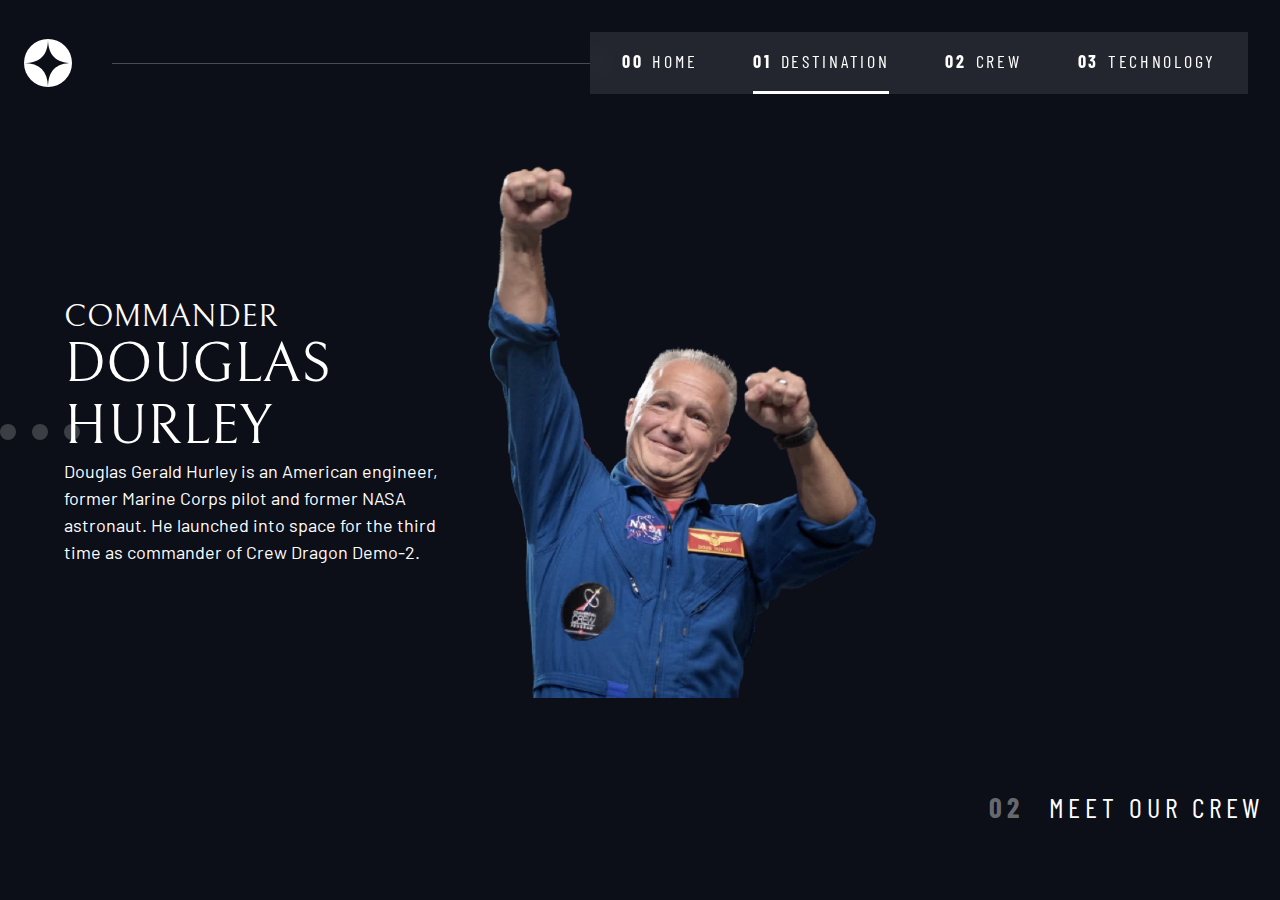
==== crew.html @ d84792d4 "👨‍✈️ crew page content added" ====
<!DOCTYPE html>
<html lang="en">

  <head>
    <meta charset="UTF-8" />
    <meta name="viewport" content="width=device-width, initial-scale=1.0" />

    <link rel="icon" type="image/png" sizes="32x32" href="./assets/favicon-32x32.png" />

    <title>Frontend Mentor | Space tourism website</title>
    <!-- Google fonts -->
    <link rel="preconnect" href="https://fonts.googleapis.com" />
    <link rel="preconnect" href="https://fonts.gstatic.com" crossorigin />
    <link
      href="https://fonts.googleapis.com/css2?family=Barlow+Condensed:wght@400;700&family=Bellefair&family=Barlow:wght@400;700&display=swap"
      rel="stylesheet" />
    <!-- CSS -->
    <link rel="stylesheet" href="index.css" />
  </head>

  <body class="crew">


    <header class="primary-header flex">
      <div>
        <img src="assets/shared/logo.svg" alt="space tourism logo" class="logo" />
      </div>

      <button class="mobile-nav-toggle" aria-controls="primary-navigation">
        <span class="sr-only" aria-expanded="false">Menu</span>
      </button>

      <nav>
        <ul id="primary-navigation" class="primary-navigation flex underline-indicators" data-visible="false">
          <li>
            <a class="ff-sans-cond uppercase text-white letter-spacing-2" href="index.html"><span
                aria-hidden="true">00</span>Home</a>
          </li>
          <li class="active">
            <a class="ff-sans-cond uppercase text-white letter-spacing-2" href="destination.html"><span
                aria-hidden="true">01</span>Destination</a>
          </li>
          <li>
            <a class="ff-sans-cond uppercase text-white letter-spacing-2" href="#"><span
                aria-hidden="true">02</span>Crew</a>
          </li>
          <li>
            <a class="ff-sans-cond uppercase text-white letter-spacing-2" href="#"><span
                aria-hidden="true">03</span>Technology</a>
          </li>
        </ul>
      </nav>
    </header>

    <main id="main" class="grid-container grid-container--crew flow">


      <h1 class="numbered-title"><span aria-hidden="true">02</span> Meet our crew</h1>
      <div class="dot-indicators flex">
        <button aria-selected="true">
          <span class="sr-only">The commander</span>
        </button>
        <button aria-selected="false">
          <span class="sr-only">The mission specialist</span>
        </button>
        <button aria-selected="false">
          <span class="sr-only">The pilot</span>
        </button>
        <button aria-selected="false">
          <span class="sr-only">The crew engineer</span>
        </button>
      </div>
      <article>
        <h2 class="fs-600 ff-serif uppercase">Commander</h2>
        <p class="fs-700 uppercase ff-serif">Douglas Hurley</p>
        <p>Douglas Gerald Hurley is an American engineer, former Marine Corps pilot
          and former NASA astronaut. He launched into space for the third time as
          commander of Crew Dragon Demo-2.</p>
      </article>
      <img src="assets/crew/image-douglas-hurley.webp" alt="">
    </main>
  </body>

</html>
---- index.css ----
/* ------------------- */
/* Custom properties   */
/* ------------------- */
:root {
	/* colors */
	--clr-dark: 230 35% 7%;
	--clr-light: 231 77% 90%;
	--clr-white: 0 0% 100%;

	/* font-sizes */
	--fs-900: clamp(5rem, 8vw + 1rem, 9.375rem);
	--fs-800: 3.5rem;
	--fs-700: 1.5rem;
	--fs-600: 1rem;
	--fs-500: 1.75rem;
	--fs-400: 0.9375rem;
	--fs-300: 1rem;
	--fs-200: 0.875rem;

	/* font-families */
	--ff-serif: "Bellefair", serif;
	--ff-sans-cond: "Barlow Condensed", sans-serif;
	--ff-sans-normal: "Barlow", sans-serif;
}

@media (min-width: 35em) {
	:root {

		/* font-sizes */
		:root {
			--fs-800: 5rem;
			--fs-700: 2.5rem;
			--fs-600: 1.5rem;
			--fs-400: 1rem;
		}
	}
}

@media (min-width: 45em) {
	:root {
		/* font-sizes */
		--fs-800: 6.25rem;
		--fs-700: 3.5rem;
		--fs-600: 2rem;
		--fs-400: 1.125rem;
	}
}

/* ------------------- */
/* Reset               */
/* ------------------- */
*,
*::before,
*::after {
	padding: 0;
	margin: 0;
	box-sizing: border-box;
}

body {
	font-family: var(--ff-sans-normal);
	font-size: var(--fs-400);
	background-color: hsl(var(--clr-dark));
	color: hsl(var(--clr-white));
	line-height: 1.5;
	min-height: 100vh;

	overflow-x: hidden;

	display: grid;
	grid-template-rows: min-content 1fr;
}

img,
picture {
	display: block;
	width: 100%;
}

h1,
h2,
h3,
h4,
h5,
h6,
p {
	font-weight: 400;
}

input,
button,
textarea,
select {
	font-family: inherit;
}

/* remove animations for people who've turned them off */
@media (prefers-reduced-motion: reduce) {

	*,
	*::before,
	*::after {
		animation-duration: 0.01ms !important;
		animation-iteration-count: 1 !important;
		transition-duration: 0.01ms !important;
		scroll-behavior: auto !important;
	}
}

/* ------------------- */
/* Utility classes     */
/* ------------------- */
.d-block {
	display: block;
}

.flex {
	display: flex;
	gap: var(--gap, 1rem);
}

.grid {
	display: grid;
	gap: var(--gap, 1rem);
}

.flow>*:where(:not(:first-child)) {
	margin-top: var(--flow-space, 1rem);
}

.container {
	padding-inline: 2em;
	margin-inline: auto;
	max-width: 80rem;
}



.sr-only {
	position: absolute;
	width: 1px;
	height: 1px;
	padding: 0;
	margin: -1px;
	overflow: hidden;
	clip: rect(0, 0, 0, 0);
	white-space: nowrap;
	/* added line */
	border: 0;
}

/* ------------------- */
/* Colors              */
/* ------------------- */
.bg-dark {
	background-color: hsl(var(--clr-dark));
}

.bg-accent {
	background-color: hsl(var(--clr-light));
}

.bg-white {
	background-color: hsl(var(--clr-white));
}

.text-dark {
	color: hsl(var(--clr-dark));
}

.text-accent {
	color: hsl(var(--clr-light));
}

.text-white {
	color: hsl(var(--clr-white));
}

/* ------------------- */
/* Typography          */
/* ------------------- */
.ff-serif {
	font-family: var(--ff-serif);
}

.ff-sans-cond {
	font-family: var(--ff-sans-cond);
}

.ff-sans-normal {
	font-family: var(--ff-sans-normal);
}

.letter-spacing-1 {
	letter-spacing: 4.75px;
}

.letter-spacing-2 {
	letter-spacing: 2.7px;
}

.letter-spacing-3 {
	letter-spacing: 2.35px;
}

.uppercase {
	text-transform: uppercase;
}

.fs-900 {
	font-size: var(--fs-900);
}

.fs-800 {
	font-size: var(--fs-800);
}

.fs-700 {
	font-size: var(--fs-700);
}

.fs-600 {
	font-size: var(--fs-600);
}

.fs-500 {
	font-size: var(--fs-500);
}

.fs-400 {
	font-size: var(--fs-400);
}

.fs-300 {
	font-size: var(--fs-300);
}

.fs-200 {
	font-size: var(--fs-200);
}

.fs-900,
.fs-800,
.fs-700,
.fs-600 {
	line-height: 1.1;
}

.numbered-title {
	font-family: var(--ff-sans-cond);
	font-size: var(--fs-500);
	letter-spacing: 4.72px;
	text-transform: uppercase;
}

.numbered-title span {
	margin-right: 0.5em;
	font-weight: 700;
	color: hsl(var(--clr-white) / 0.4);
}

/* ------------------- */
/* Components          */
/* ------------------- */
.large-button {
	display: flex;
	align-items: center;
	justify-content: center;
	padding: 0 2em;
	z-index: 1;
	aspect-ratio: 1;
	border-radius: 50%;
	text-decoration: none;
	position: relative;
	font-size: 2rem;
}

.large-button::after {
	content: "";
	position: absolute;
	opacity: 0;
	z-index: -1;
	height: 100%;
	width: 100%;
	border-radius: 50%;
	background-color: hsl(var(--clr-white) / 0.2);
	transition: transform 0.3s ease, opacity 0.3s linear;
}

.large-button:hover::after,
.large-button:focus::after {
	opacity: 1;
	transform: scale(1.5);
}

.primary-header {
	justify-content: space-between;
	align-items: center;
}

.logo {
	margin: 1.5rem;
	width: fit-content;
}

.primary-navigation {
	--gap: clamp(1.5rem, 5vw, 3.5rem);
	--underline-gap: 1rem;
	list-style: none;
	background: hsl(var(--clr-white) / 0.95);
	/* backdrop-filter: blur(10px); */
}

.primary-navigation a {
	text-decoration: none;
	padding: 2rem 0;
}

.primary-navigation span {
	font-weight: 700;
	margin-right: 0.5em;
}

.mobile-nav-toggle {
	display: none;
}

@supports (backdrop-filter: blur(10px)) {
	.primary-navigation {
		background: hsl(var(--clr-white) / 0.1);
		backdrop-filter: blur(10px);
	}
}

@media (max-width: 35rem) {
	.primary-navigation {
		--underline-gap: 0rem;
		position: fixed;
		z-index: 100;

		inset: 0 0 0 30%;
		/* top bottom left right */
		list-style: none;
		flex-direction: column;
		padding: 6rem 2rem;
		transform: translateX(100%);
		transition: all 0.3s ease;
	}

	.primary-navigation[data-visible="true"] {
		transform: translateX(0);
	}

	.primary-navigation.underline-indicators>.active {
		border: none;
	}

	.mobile-nav-toggle {
		display: block;
		position: absolute;
		z-index: 200;
		right: 2rem;
		top: 2rem;
		background: transparent;
		background-image: url(./assets/shared/icon-hamburger.svg);
		background-size: cover;
		background-position: center;
		background-repeat: no-repeat no-repeat;
		width: 1.75rem;
		aspect-ratio: 1;
		border: none;
	}

	.mobile-nav-toggle[aria-expanded="true"] {
		background-image: url(./assets/shared/icon-close.svg);
	}

	.mobile-nav-toggle:focus-visible {
		outline: 5px solid white;
		outline-offset: 5px;
	}
}

@media (min-width: 35em) {
	.primary-navigation {
		padding: 0 2rem;
	}
}

@media (min-width: 35em) and (max-width: 45em) {
	.primary-navigation a>span {
		display: none;
	}
}

@media (min-width: 45em) {
	.primary-header::after {
		content: "";
		display: block;
		position: relative;
		height: 1px;
		width: 100%;
		margin-right: -4rem;
		background-color: hsl(var(--clr-white) / 0.25);
		order: 1;
	}

	nav {
		order: 2;
	}

	.primary-navigation {
		margin: 2rem;
	}
}

.underline-indicators>* {
	cursor: pointer;
	padding: var(--underline-gap, 1rem) 0;
	border: none;
	border-bottom: 0.2rem solid hsl(var(--clr-white) / 0);
}

.underline-indicators>*:hover,
.underline-indicators>*:focus {
	border-color: hsl(var(--clr-white) / 0.25);
}

.underline-indicators>.active,
.underline-indicators>[aria-selected="true"] {
	color: hsl(var(--clr-white));
	border-color: hsl(var(--clr-white));
}

.tab-list {
	--gap: 2rem;
}

.dot-indicators>* {
	cursor: pointer;
	border: none;
	border-radius: 50%;
	aspect-ratio: 1;
	padding: 0.5rem;
	background-color: hsl(var(--clr-white) / 0.2);
}

.dot-indicators>*:hover,
.dot-indicators>*:focus {
	background-color: hsl(var(--clr-white) / 0.5);
}

.dot-indicators>[aria-selected="true"] {
	background-color: hsl(var(--clr-white));
}

.number-buttons {
	flex-direction: column;
}

.number-buttons>* {
	display: block;
	cursor: pointer;
	width: 5rem;
	height: 5rem;
	background-color: transparent;
	border: 1px solid hsl(var(--clr-white) / 0.2);
	color: hsl(var(--clr-white));
	font-size: 2rem;
	border-radius: 100rem;
	transition: all 0.2s ease;

	display: flex;
	align-items: center;
	justify-content: center;
}

.number-buttons>[aria-selected="true"] {
	background-color: hsl(var(--clr-white));
	color: hsl(var(--clr-dark));
}

.number-buttons>*:hover,
.number-buttons>*:focus {
	border: 1px solid hsl(var(--clr-white));
}

/* ---------------------- */
/* Page specific bgs      */
/* ---------------------- */
body {
	background-size: cover;
	background-position: bottom center;
}

/* home */
.home {
	background-image: url(./assets/home/background-home-mobile.jpg);
}

@media (min-width: 35em) {
	.home {
		background-image: url(./assets/home/background-home-tablet.jpg);
	}
}

@media (min-width: 45em) {
	.home {
		background-image: url(./assets/home/background-home-desktop.jpg);
	}
}

/* ---------------------- */
/* Layout                 */
/* ---------------------- */

.grid-container {
	text-align: center;
	/* border: 3px solid yellowgreen; */
	padding: 0 1rem;

	display: grid;
	align-items: center;
	justify-items: center;
	padding-bottom: 3rem;
}

.grid-container p:not([class]) {
	max-width: 50ch;
}

/* destination layout */
.grid-container--destination {
	grid-template-areas:
		"title"
		"image"
		"tabs"
		"content"
	;
}

.numbered-title {
	grid-area: title;
}

.grid-container--destination>img {
	grid-area: image;
	max-width: 60%;
}

.grid-container--destination>.tab-list {
	grid-area: tabs;
}

.grid-container--destination>.destination--info {
	grid-area: content;
}

.destination--meta {
	flex-direction: column;
	border-top: 1px solid hsl(var(--clr-white) / 0.25);
	padding-top: 2.5rem;
	margin-top: 2.5rem;
}

.destination--meta p {
	font-size: 1.75rem;
}

@media (min-width: 35em) {
	.numbered-title {
		justify-self: start;
		margin-top: 2.4rem;
	}

	.destination--meta {
		flex-direction: row;
		justify-content: space-evenly;
	}

}

@media (min-width: 45em) {
	.grid-container {
		text-align: left;
		column-gap: var(--container-gap, 2rem);
		grid-template-columns: minmax(1rem, 1fr) minmax(0, 80rem) minmax(0, 80rem) minmax(1rem,
				1fr);
	}

	.grid-container--home>*:first-child {
		grid-column: 2;
		/* outline: 2px solid red; */
	}

	.grid-container--home>*:last-child {
		grid-column: 3;
		/* outline: 2px solid rgb(0, 17, 255); */
	}

	.grid-container--home {
		padding-bottom: 6rem;
	}

	.grid-container--destination {
		align-content: start;
		justify-items: start;
		grid-template-areas:
			". title title ."
			". image tabs ."
			". image content ."
		;

	}

	.grid-container--destination>img {
		max-width: 80%;
	}

	.destination--meta {
		--gap: 3rem;
		justify-content: start;
	}
}
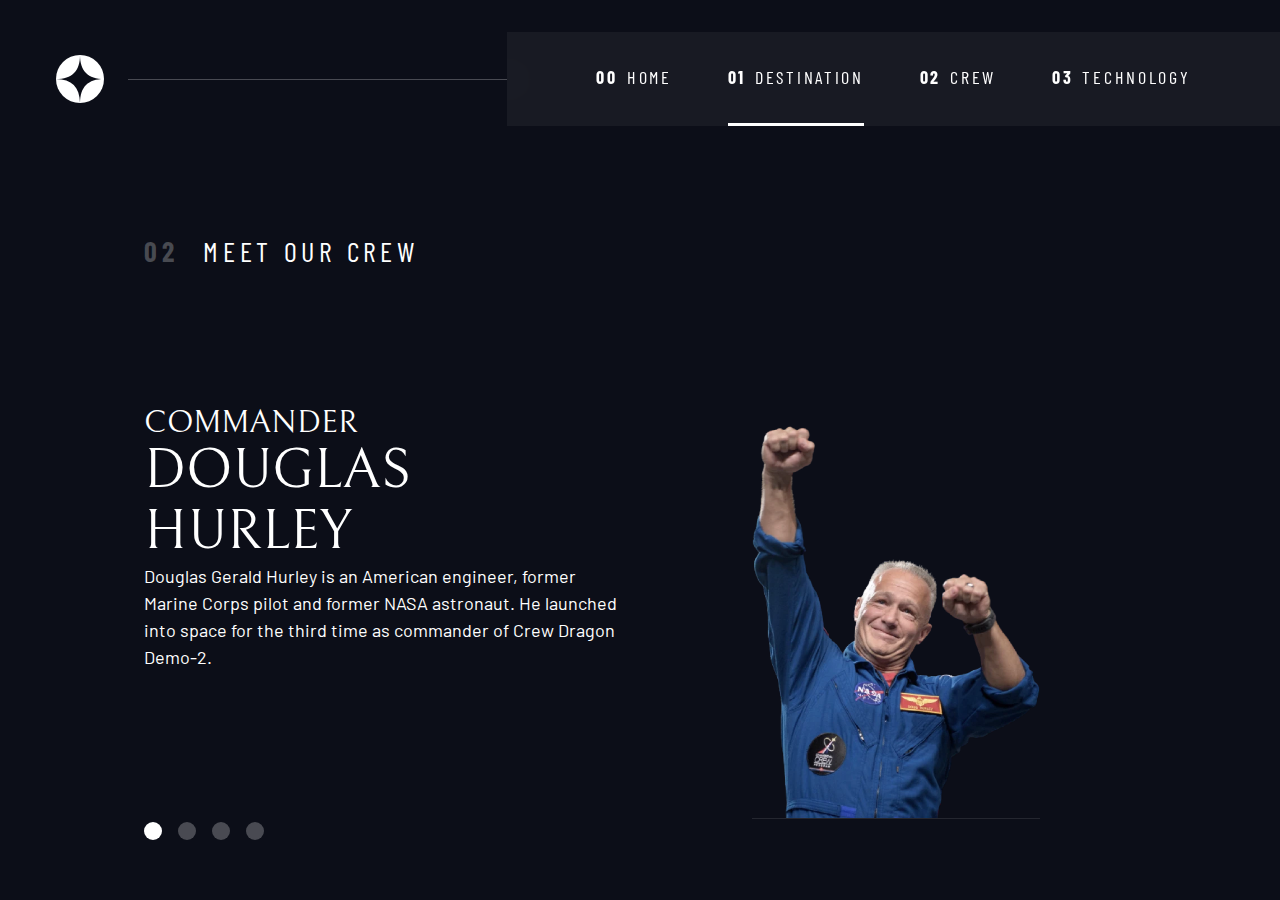
==== commit 860edf89: "✨ crew page all screen sizes covered" ====
--- a/crew.html
+++ b/crew.html
@@ -1,84 +1,110 @@
 <!DOCTYPE html>
 <html lang="en">
+	<head>
+		<meta charset="UTF-8" />
+		<meta name="viewport" content="width=device-width, initial-scale=1.0" />
 
-  <head>
-    <meta charset="UTF-8" />
-    <meta name="viewport" content="width=device-width, initial-scale=1.0" />
+		<link
+			rel="icon"
+			type="image/png"
+			sizes="32x32"
+			href="./assets/favicon-32x32.png"
+		/>
 
-    <link rel="icon" type="image/png" sizes="32x32" href="./assets/favicon-32x32.png" />
+		<title>Frontend Mentor | Space tourism website</title>
+		<!-- Google fonts -->
+		<link rel="preconnect" href="https://fonts.googleapis.com" />
+		<link rel="preconnect" href="https://fonts.gstatic.com" crossorigin />
+		<link
+			href="https://fonts.googleapis.com/css2?family=Barlow+Condensed:wght@400;700&family=Bellefair&family=Barlow:wght@400;700&display=swap"
+			rel="stylesheet"
+		/>
+		<!-- CSS -->
+		<link rel="stylesheet" href="index.css" />
+	</head>
 
-    <title>Frontend Mentor | Space tourism website</title>
-    <!-- Google fonts -->
-    <link rel="preconnect" href="https://fonts.googleapis.com" />
-    <link rel="preconnect" href="https://fonts.gstatic.com" crossorigin />
-    <link
-      href="https://fonts.googleapis.com/css2?family=Barlow+Condensed:wght@400;700&family=Bellefair&family=Barlow:wght@400;700&display=swap"
-      rel="stylesheet" />
-    <!-- CSS -->
-    <link rel="stylesheet" href="index.css" />
-  </head>
+	<body class="crew">
+		<header class="primary-header flex">
+			<div>
+				<img
+					src="assets/shared/logo.svg"
+					alt="space tourism logo"
+					class="logo"
+				/>
+			</div>
 
-  <body class="crew">
+			<button class="mobile-nav-toggle" aria-controls="primary-navigation">
+				<span class="sr-only" aria-expanded="false">Menu</span>
+			</button>
 
+			<nav>
+				<ul
+					id="primary-navigation"
+					class="primary-navigation flex underline-indicators"
+					data-visible="false"
+				>
+					<li>
+						<a
+							class="ff-sans-cond uppercase text-white letter-spacing-2"
+							href="index.html"
+							><span aria-hidden="true">00</span>Home</a
+						>
+					</li>
+					<li class="active">
+						<a
+							class="ff-sans-cond uppercase text-white letter-spacing-2"
+							href="destination.html"
+							><span aria-hidden="true">01</span>Destination</a
+						>
+					</li>
+					<li>
+						<a
+							class="ff-sans-cond uppercase text-white letter-spacing-2"
+							href="#"
+							><span aria-hidden="true">02</span>Crew</a
+						>
+					</li>
+					<li>
+						<a
+							class="ff-sans-cond uppercase text-white letter-spacing-2"
+							href="#"
+							><span aria-hidden="true">03</span>Technology</a
+						>
+					</li>
+				</ul>
+			</nav>
+		</header>
 
-    <header class="primary-header flex">
-      <div>
-        <img src="assets/shared/logo.svg" alt="space tourism logo" class="logo" />
-      </div>
+		<main id="main" class="grid-container grid-container--crew flow">
+			<h1 class="numbered-title">
+				<span aria-hidden="true">02</span> Meet our crew
+			</h1>
 
-      <button class="mobile-nav-toggle" aria-controls="primary-navigation">
-        <span class="sr-only" aria-expanded="false">Menu</span>
-      </button>
+			<div class="dot-indicators flex">
+				<button aria-selected="true">
+					<span class="sr-only">The commander</span>
+				</button>
+				<button aria-selected="false">
+					<span class="sr-only">The mission specialist</span>
+				</button>
+				<button aria-selected="false">
+					<span class="sr-only">The pilot</span>
+				</button>
+				<button aria-selected="false">
+					<span class="sr-only">The crew engineer</span>
+				</button>
+			</div>
 
-      <nav>
-        <ul id="primary-navigation" class="primary-navigation flex underline-indicators" data-visible="false">
-          <li>
-            <a class="ff-sans-cond uppercase text-white letter-spacing-2" href="index.html"><span
-                aria-hidden="true">00</span>Home</a>
-          </li>
-          <li class="active">
-            <a class="ff-sans-cond uppercase text-white letter-spacing-2" href="destination.html"><span
-                aria-hidden="true">01</span>Destination</a>
-          </li>
-          <li>
-            <a class="ff-sans-cond uppercase text-white letter-spacing-2" href="#"><span
-                aria-hidden="true">02</span>Crew</a>
-          </li>
-          <li>
-            <a class="ff-sans-cond uppercase text-white letter-spacing-2" href="#"><span
-                aria-hidden="true">03</span>Technology</a>
-          </li>
-        </ul>
-      </nav>
-    </header>
-
-    <main id="main" class="grid-container grid-container--crew flow">
-
-
-      <h1 class="numbered-title"><span aria-hidden="true">02</span> Meet our crew</h1>
-      <div class="dot-indicators flex">
-        <button aria-selected="true">
-          <span class="sr-only">The commander</span>
-        </button>
-        <button aria-selected="false">
-          <span class="sr-only">The mission specialist</span>
-        </button>
-        <button aria-selected="false">
-          <span class="sr-only">The pilot</span>
-        </button>
-        <button aria-selected="false">
-          <span class="sr-only">The crew engineer</span>
-        </button>
-      </div>
-      <article>
-        <h2 class="fs-600 ff-serif uppercase">Commander</h2>
-        <p class="fs-700 uppercase ff-serif">Douglas Hurley</p>
-        <p>Douglas Gerald Hurley is an American engineer, former Marine Corps pilot
-          and former NASA astronaut. He launched into space for the third time as
-          commander of Crew Dragon Demo-2.</p>
-      </article>
-      <img src="assets/crew/image-douglas-hurley.webp" alt="">
-    </main>
-  </body>
-
+			<article class="crew-details">
+				<h2 class="fs-600 ff-serif uppercase">Commander</h2>
+				<p class="fs-700 uppercase ff-serif">Douglas Hurley</p>
+				<p>
+					Douglas Gerald Hurley is an American engineer, former Marine Corps
+					pilot and former NASA astronaut. He launched into space for the third
+					time as commander of Crew Dragon Demo-2.
+				</p>
+			</article>
+			<img src="assets/crew/image-douglas-hurley.webp" alt="" />
+		</main>
+	</body>
 </html>
--- a/index.css
+++ b/index.css
@@ -1,6 +1,7 @@
 /* ------------------- */
 /* Custom properties   */
 /* ------------------- */
+
 :root {
 	/* colors */
 	--clr-dark: 230 35% 7%;
@@ -12,7 +13,7 @@
 	--fs-800: 3.5rem;
 	--fs-700: 1.5rem;
 	--fs-600: 1rem;
-	--fs-500: 1.75rem;
+	--fs-500: 1rem;
 	--fs-400: 0.9375rem;
 	--fs-300: 1rem;
 	--fs-200: 0.875rem;
@@ -25,14 +26,11 @@
 
 @media (min-width: 35em) {
 	:root {
-
-		/* font-sizes */
-		:root {
-			--fs-800: 5rem;
-			--fs-700: 2.5rem;
-			--fs-600: 1.5rem;
-			--fs-400: 1rem;
-		}
+		--fs-800: 5rem;
+		--fs-700: 2.5rem;
+		--fs-600: 1.5rem;
+		--fs-500: 1.25rem;
+		--fs-400: 1rem;
 	}
 }
 
@@ -42,6 +40,7 @@
 		--fs-800: 6.25rem;
 		--fs-700: 3.5rem;
 		--fs-600: 2rem;
+		--fs-500: 1.75rem;
 		--fs-400: 1.125rem;
 	}
 }
@@ -49,32 +48,27 @@
 /* ------------------- */
 /* Reset               */
 /* ------------------- */
+
+/* https://piccalil.li/blog/a-modern-css-reset/ */
+
+/* Box sizing */
 *,
 *::before,
 *::after {
-	padding: 0;
+	box-sizing: border-box;
+}
+
+/* Reset margins */
+body,
+h1,
+h2,
+h3,
+h4,
+h5,
+p,
+figure,
+picture {
 	margin: 0;
-	box-sizing: border-box;
-}
-
-body {
-	font-family: var(--ff-sans-normal);
-	font-size: var(--fs-400);
-	background-color: hsl(var(--clr-dark));
-	color: hsl(var(--clr-white));
-	line-height: 1.5;
-	min-height: 100vh;
-
-	overflow-x: hidden;
-
-	display: grid;
-	grid-template-rows: min-content 1fr;
-}
-
-img,
-picture {
-	display: block;
-	width: 100%;
 }
 
 h1,
@@ -87,11 +81,34 @@
 	font-weight: 400;
 }
 
+/* set up the body */
+body {
+	font-family: var(--ff-sans-normal);
+	font-size: var(--fs-400);
+	color: hsl(var(--clr-white));
+	background-color: hsl(var(--clr-dark));
+	line-height: 1.5;
+	min-height: 100vh;
+
+	display: grid;
+	grid-template-rows: min-content 1fr;
+
+	overflow-x: hidden;
+}
+
+/* make images easier to work with */
+img,
+picutre {
+	max-width: 100%;
+	display: block;
+}
+
+/* make form elements easier to work with */
 input,
 button,
 textarea,
 select {
-	font-family: inherit;
+	font: inherit;
 }
 
 /* remove animations for people who've turned them off */
@@ -110,9 +127,8 @@
 /* ------------------- */
 /* Utility classes     */
 /* ------------------- */
-.d-block {
-	display: block;
-}
+
+/* general */
 
 .flex {
 	display: flex;
@@ -122,6 +138,10 @@
 .grid {
 	display: grid;
 	gap: var(--gap, 1rem);
+}
+
+.d-block {
+	display: block;
 }
 
 .flow>*:where(:not(:first-child)) {
@@ -133,8 +153,6 @@
 	margin-inline: auto;
 	max-width: 80rem;
 }
-
-
 
 .sr-only {
 	position: absolute;
@@ -149,9 +167,23 @@
 	border: 0;
 }
 
-/* ------------------- */
-/* Colors              */
-/* ------------------- */
+.skip-to-content {
+	position: absolute;
+	z-index: 9999;
+	background: hsl(var(--clr-white));
+	color: hsl(var(--clr-dark));
+	padding: 0.5em 1em;
+	margin-inline: auto;
+	transform: translateY(-100%);
+	transition: transform 250ms ease-in;
+}
+
+.skip-to-content:focus {
+	transform: translateY(0);
+}
+
+/* colors */
+
 .bg-dark {
 	background-color: hsl(var(--clr-dark));
 }
@@ -176,9 +208,8 @@
 	color: hsl(var(--clr-white));
 }
 
-/* ------------------- */
-/* Typography          */
-/* ------------------- */
+/* typography */
+
 .ff-serif {
 	font-family: var(--ff-serif);
 }
@@ -249,42 +280,42 @@
 .numbered-title {
 	font-family: var(--ff-sans-cond);
 	font-size: var(--fs-500);
+	text-transform: uppercase;
 	letter-spacing: 4.72px;
-	text-transform: uppercase;
 }
 
 .numbered-title span {
 	margin-right: 0.5em;
 	font-weight: 700;
-	color: hsl(var(--clr-white) / 0.4);
-}
-
-/* ------------------- */
-/* Components          */
-/* ------------------- */
+	color: hsl(var(--clr-white) / 0.25);
+}
+
+/* ------------------- */
+/* Compontents         */
+/* ------------------- */
+
 .large-button {
-	display: flex;
-	align-items: center;
-	justify-content: center;
+	font-size: 2rem;
+	position: relative;
+	z-index: 1;
+	display: inline-grid;
+	place-items: center;
 	padding: 0 2em;
-	z-index: 1;
+	border-radius: 50%;
 	aspect-ratio: 1;
-	border-radius: 50%;
 	text-decoration: none;
-	position: relative;
-	font-size: 2rem;
 }
 
 .large-button::after {
 	content: "";
 	position: absolute;
+	z-index: -1;
+	width: 100%;
+	height: 100%;
+	background: hsl(var(--clr-white) / 0.1);
+	border-radius: 50%;
 	opacity: 0;
-	z-index: -1;
-	height: 100%;
-	width: 100%;
-	border-radius: 50%;
-	background-color: hsl(var(--clr-white) / 0.2);
-	transition: transform 0.3s ease, opacity 0.3s linear;
+	transition: opacity 500ms linear, transform 750ms ease-in-out;
 }
 
 .large-button:hover::after,
@@ -293,30 +324,32 @@
 	transform: scale(1.5);
 }
 
+/* primary-header */
+
+.logo {
+	margin: 1.5rem clamp(1.5rem, 5vw, 3.5rem);
+}
+
 .primary-header {
 	justify-content: space-between;
 	align-items: center;
 }
 
-.logo {
-	margin: 1.5rem;
-	width: fit-content;
-}
-
 .primary-navigation {
 	--gap: clamp(1.5rem, 5vw, 3.5rem);
-	--underline-gap: 1rem;
+	--underline-gap: 2rem;
 	list-style: none;
-	background: hsl(var(--clr-white) / 0.95);
-	/* backdrop-filter: blur(10px); */
+	padding: 0;
+	margin: 0;
+	background: hsl(var(--clr-white) / 0.05);
+	backdrop-filter: blur(1.5rem);
 }
 
 .primary-navigation a {
 	text-decoration: none;
-	padding: 2rem 0;
-}
-
-.primary-navigation span {
+}
+
+.primary-navigation a>span {
 	font-weight: 700;
 	margin-right: 0.5em;
 }
@@ -325,26 +358,18 @@
 	display: none;
 }
 
-@supports (backdrop-filter: blur(10px)) {
-	.primary-navigation {
-		background: hsl(var(--clr-white) / 0.1);
-		backdrop-filter: blur(10px);
-	}
-}
-
 @media (max-width: 35rem) {
 	.primary-navigation {
-		--underline-gap: 0rem;
+		--underline-gap: 0.5rem;
 		position: fixed;
-		z-index: 100;
-
+		z-index: 1000;
 		inset: 0 0 0 30%;
-		/* top bottom left right */
 		list-style: none;
+		padding: min(20rem, 15vh) 2rem;
+		margin: 0;
 		flex-direction: column;
-		padding: 6rem 2rem;
 		transform: translateX(100%);
-		transition: all 0.3s ease;
+		transition: transform 500ms ease-in-out;
 	}
 
 	.primary-navigation[data-visible="true"] {
@@ -352,23 +377,22 @@
 	}
 
 	.primary-navigation.underline-indicators>.active {
-		border: none;
+		border: 0;
 	}
 
 	.mobile-nav-toggle {
 		display: block;
 		position: absolute;
-		z-index: 200;
-		right: 2rem;
+		z-index: 2000;
+		right: 1rem;
 		top: 2rem;
 		background: transparent;
 		background-image: url(./assets/shared/icon-hamburger.svg);
-		background-size: cover;
+		background-repeat: no-repeat;
 		background-position: center;
-		background-repeat: no-repeat no-repeat;
-		width: 1.75rem;
+		width: 1.5rem;
 		aspect-ratio: 1;
-		border: none;
+		border: 0;
 	}
 
 	.mobile-nav-toggle[aria-expanded="true"] {
@@ -383,11 +407,11 @@
 
 @media (min-width: 35em) {
 	.primary-navigation {
-		padding: 0 2rem;
-	}
-}
-
-@media (min-width: 35em) and (max-width: 45em) {
+		padding-inline: clamp(3rem, 7vw, 7rem);
+	}
+}
+
+@media (min-width: 35em) and (max-width: 44.999em) {
 	.primary-navigation a>span {
 		display: none;
 	}
@@ -400,8 +424,8 @@
 		position: relative;
 		height: 1px;
 		width: 100%;
-		margin-right: -4rem;
-		background-color: hsl(var(--clr-white) / 0.25);
+		margin-right: -2.5rem;
+		background: hsl(var(--clr-white) / 0.25);
 		order: 1;
 	}
 
@@ -410,26 +434,26 @@
 	}
 
 	.primary-navigation {
-		margin: 2rem;
+		margin-block: 2rem;
 	}
 }
 
 .underline-indicators>* {
 	cursor: pointer;
 	padding: var(--underline-gap, 1rem) 0;
-	border: none;
+	border: 0;
 	border-bottom: 0.2rem solid hsl(var(--clr-white) / 0);
 }
 
 .underline-indicators>*:hover,
 .underline-indicators>*:focus {
-	border-color: hsl(var(--clr-white) / 0.25);
+	border-color: hsl(var(--clr-white) / 0.5);
 }
 
 .underline-indicators>.active,
 .underline-indicators>[aria-selected="true"] {
-	color: hsl(var(--clr-white));
-	border-color: hsl(var(--clr-white));
+	color: hsl(var(--clr-white) / 1);
+	border-color: hsl(var(--clr-white) / 1);
 }
 
 .tab-list {
@@ -438,11 +462,10 @@
 
 .dot-indicators>* {
 	cursor: pointer;
-	border: none;
+	border: 0;
 	border-radius: 50%;
-	aspect-ratio: 1;
-	padding: 0.5rem;
-	background-color: hsl(var(--clr-white) / 0.2);
+	padding: 0.5em;
+	background-color: hsl(var(--clr-white) / 0.25);
 }
 
 .dot-indicators>*:hover,
@@ -451,43 +474,12 @@
 }
 
 .dot-indicators>[aria-selected="true"] {
-	background-color: hsl(var(--clr-white));
-}
-
-.number-buttons {
-	flex-direction: column;
-}
-
-.number-buttons>* {
-	display: block;
-	cursor: pointer;
-	width: 5rem;
-	height: 5rem;
-	background-color: transparent;
-	border: 1px solid hsl(var(--clr-white) / 0.2);
-	color: hsl(var(--clr-white));
-	font-size: 2rem;
-	border-radius: 100rem;
-	transition: all 0.2s ease;
-
-	display: flex;
-	align-items: center;
-	justify-content: center;
-}
-
-.number-buttons>[aria-selected="true"] {
-	background-color: hsl(var(--clr-white));
-	color: hsl(var(--clr-dark));
-}
-
-.number-buttons>*:hover,
-.number-buttons>*:focus {
-	border: 1px solid hsl(var(--clr-white));
-}
-
-/* ---------------------- */
-/* Page specific bgs      */
-/* ---------------------- */
+	background-color: hsl(var(--clr-white) / 1);
+}
+
+/* ----------------------------- */
+/* Page specific background      */
+/* ----------------------------- */
 body {
 	background-size: cover;
 	background-position: bottom center;
@@ -498,49 +490,48 @@
 	background-image: url(./assets/home/background-home-mobile.jpg);
 }
 
-@media (min-width: 35em) {
+@media (min-width: 35rem) {
 	.home {
+		background-position: center center;
 		background-image: url(./assets/home/background-home-tablet.jpg);
 	}
 }
 
-@media (min-width: 45em) {
+@media (min-width: 45rem) {
 	.home {
 		background-image: url(./assets/home/background-home-desktop.jpg);
 	}
 }
 
-/* ---------------------- */
-/* Layout                 */
-/* ---------------------- */
+/* ----------------------------- */
+/* Layout                        */
+/* ----------------------------- */
 
 .grid-container {
 	text-align: center;
-	/* border: 3px solid yellowgreen; */
-	padding: 0 1rem;
-
 	display: grid;
-	align-items: center;
-	justify-items: center;
-	padding-bottom: 3rem;
+	place-items: center;
+	padding-inline: 1rem;
+	padding-bottom: 4rem;
 }
 
 .grid-container p:not([class]) {
 	max-width: 50ch;
 }
 
+.numbered-title {
+	grid-area: title;
+}
+
 /* destination layout */
+
 .grid-container--destination {
+	--flow-space: 2rem;
 	grid-template-areas:
 		"title"
 		"image"
 		"tabs"
-		"content"
-	;
-}
-
-.numbered-title {
-	grid-area: title;
+		"content";
 }
 
 .grid-container--destination>img {
@@ -552,73 +543,119 @@
 	grid-area: tabs;
 }
 
-.grid-container--destination>.destination--info {
+.grid-container--destination>.destination-info {
 	grid-area: content;
 }
 
-.destination--meta {
+.destination-meta {
 	flex-direction: column;
-	border-top: 1px solid hsl(var(--clr-white) / 0.25);
+	border-top: 1px solid hsl(var(--clr-white) / 0.1);
 	padding-top: 2.5rem;
 	margin-top: 2.5rem;
 }
 
-.destination--meta p {
+.destination-meta p {
 	font-size: 1.75rem;
+}
+
+/* crew layout */
+
+.grid-container--crew {
+	--flow-space: 2rem;
+	grid-template-areas:
+		"title"
+		"image"
+		"tabs"
+		"content";
+}
+
+.grid-container--crew>img {
+	grid-area: image;
+	max-width: 60%;
+	border-bottom: 1px solid hsl(var(--clr-white) / 0.1);
+}
+
+.grid-container--crew>.dot-indicators {
+	grid-area: tabs;
+}
+
+.grid-container--crew>.crew-details {
+	grid-area: content;
 }
 
 @media (min-width: 35em) {
 	.numbered-title {
 		justify-self: start;
-		margin-top: 2.4rem;
-	}
-
-	.destination--meta {
+		margin-top: 2rem;
+	}
+
+	.destination-meta {
 		flex-direction: row;
 		justify-content: space-evenly;
 	}
 
+	.grid-container--crew {
+		padding-bottom: 0;
+		grid-template-areas:
+			"title"
+			"content"
+			"tabs"
+			"image";
+	}
 }
 
 @media (min-width: 45em) {
 	.grid-container {
 		text-align: left;
 		column-gap: var(--container-gap, 2rem);
-		grid-template-columns: minmax(1rem, 1fr) minmax(0, 80rem) minmax(0, 80rem) minmax(1rem,
+		grid-template-columns: minmax(1rem, 1fr) repeat(2, minmax(0, 30rem)) minmax(1rem,
 				1fr);
+	}
+
+	.grid-container--home {
+		padding-bottom: max(6rem, 20vh);
+		align-items: end;
 	}
 
 	.grid-container--home>*:first-child {
 		grid-column: 2;
-		/* outline: 2px solid red; */
 	}
 
 	.grid-container--home>*:last-child {
 		grid-column: 3;
-		/* outline: 2px solid rgb(0, 17, 255); */
-	}
-
-	.grid-container--home {
-		padding-bottom: 6rem;
 	}
 
 	.grid-container--destination {
+		justify-items: start;
 		align-content: start;
-		justify-items: start;
 		grid-template-areas:
 			". title title ."
 			". image tabs ."
-			". image content ."
-		;
-
-	}
-
-	.grid-container--destination>img {
-		max-width: 80%;
-	}
-
-	.destination--meta {
-		--gap: 3rem;
+			". image content .";
+	}
+
+	.grid-container--destination>img,
+	.grid-container-- {
+		max-width: 90%;
+	}
+
+	.destination-meta {
+		--gap: min(6vw, 6rem);
 		justify-content: start;
 	}
+
+	.grid-container--crew {
+		grid-template-areas:
+			". title title ."
+			". content image ."
+			". tabs image .";
+	}
+
+	.grid-container--crew>.dot-indicators {
+		justify-self: start;
+	}
+
+	/* .grid-container--crew>img {
+		align-self: end;
+	} */
 }